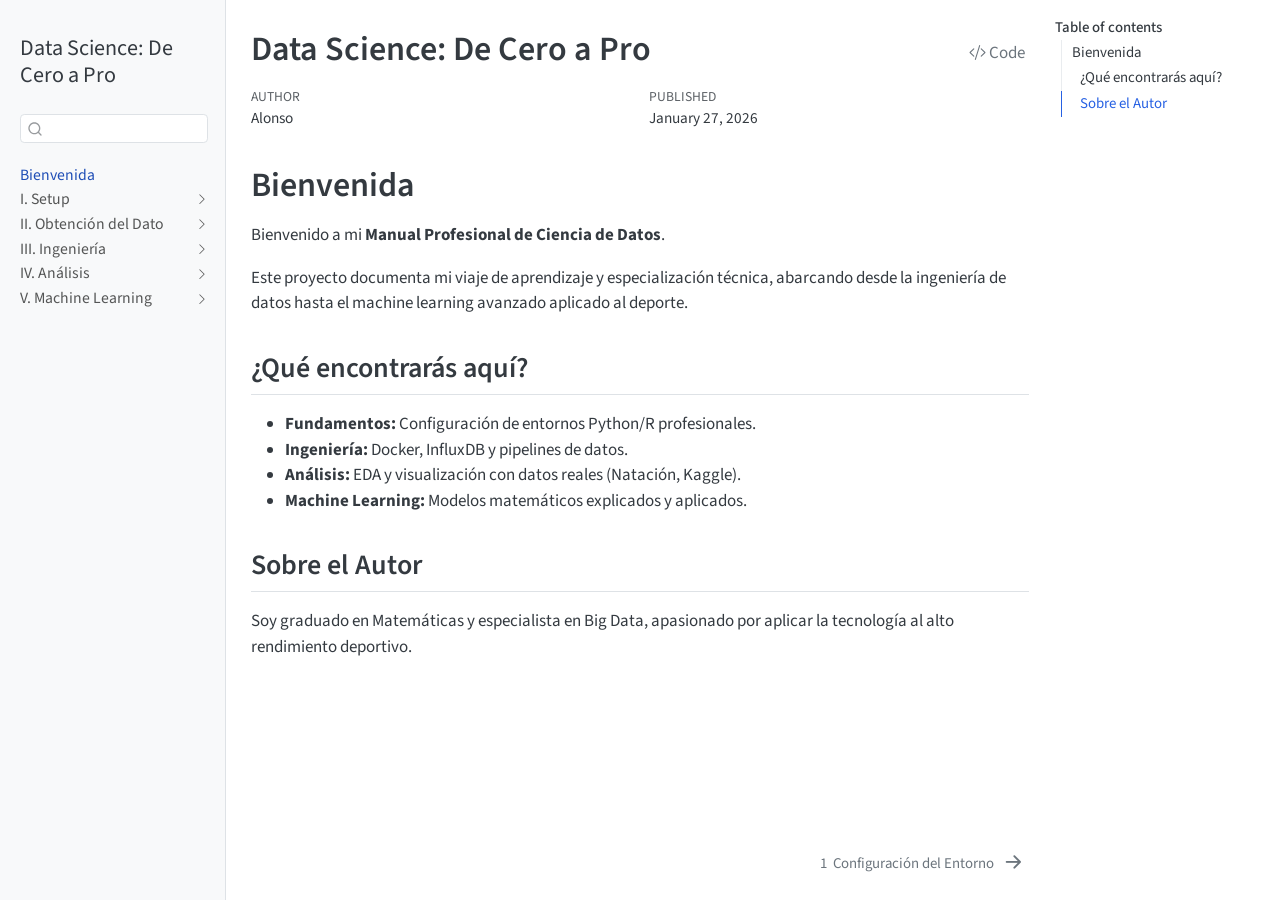
==== index.html @ 236e6b99 "Built site for gh-pages" ====
<!DOCTYPE html>
<html xmlns="http://www.w3.org/1999/xhtml" lang="en" xml:lang="en"><head>

<meta charset="utf-8">
<meta name="generator" content="quarto-1.8.27">

<meta name="viewport" content="width=device-width, initial-scale=1.0, user-scalable=yes">

<meta name="author" content="Alonso">
<meta name="dcterms.date" content="2026-01-27">

<title>Data Science: De Cero a Pro</title>
<style>
code{white-space: pre-wrap;}
span.smallcaps{font-variant: small-caps;}
div.columns{display: flex; gap: min(4vw, 1.5em);}
div.column{flex: auto; overflow-x: auto;}
div.hanging-indent{margin-left: 1.5em; text-indent: -1.5em;}
ul.task-list{list-style: none;}
ul.task-list li input[type="checkbox"] {
  width: 0.8em;
  margin: 0 0.8em 0.2em -1em; /* quarto-specific, see https://github.com/quarto-dev/quarto-cli/issues/4556 */ 
  vertical-align: middle;
}
/* CSS for syntax highlighting */
html { -webkit-text-size-adjust: 100%; }
pre > code.sourceCode { white-space: pre; position: relative; }
pre > code.sourceCode > span { display: inline-block; line-height: 1.25; }
pre > code.sourceCode > span:empty { height: 1.2em; }
.sourceCode { overflow: visible; }
code.sourceCode > span { color: inherit; text-decoration: inherit; }
div.sourceCode { margin: 1em 0; }
pre.sourceCode { margin: 0; }
@media screen {
div.sourceCode { overflow: auto; }
}
@media print {
pre > code.sourceCode { white-space: pre-wrap; }
pre > code.sourceCode > span { text-indent: -5em; padding-left: 5em; }
}
pre.numberSource code
  { counter-reset: source-line 0; }
pre.numberSource code > span
  { position: relative; left: -4em; counter-increment: source-line; }
pre.numberSource code > span > a:first-child::before
  { content: counter(source-line);
    position: relative; left: -1em; text-align: right; vertical-align: baseline;
    border: none; display: inline-block;
    -webkit-touch-callout: none; -webkit-user-select: none;
    -khtml-user-select: none; -moz-user-select: none;
    -ms-user-select: none; user-select: none;
    padding: 0 4px; width: 4em;
  }
pre.numberSource { margin-left: 3em;  padding-left: 4px; }
div.sourceCode
  {   }
@media screen {
pre > code.sourceCode > span > a:first-child::before { text-decoration: underline; }
}
</style>


<script src="site_libs/quarto-nav/quarto-nav.js"></script>
<script src="site_libs/quarto-nav/headroom.min.js"></script>
<script src="site_libs/clipboard/clipboard.min.js"></script>
<script src="site_libs/quarto-search/autocomplete.umd.js"></script>
<script src="site_libs/quarto-search/fuse.min.js"></script>
<script src="site_libs/quarto-search/quarto-search.js"></script>
<meta name="quarto:offset" content="./">
<link href="./01-setup/index.html" rel="next">
<script src="site_libs/quarto-html/quarto.js" type="module"></script>
<script src="site_libs/quarto-html/tabsets/tabsets.js" type="module"></script>
<script src="site_libs/quarto-html/axe/axe-check.js" type="module"></script>
<script src="site_libs/quarto-html/popper.min.js"></script>
<script src="site_libs/quarto-html/tippy.umd.min.js"></script>
<script src="site_libs/quarto-html/anchor.min.js"></script>
<link href="site_libs/quarto-html/tippy.css" rel="stylesheet">
<link href="site_libs/quarto-html/quarto-syntax-highlighting-ed96de9b727972fe78a7b5d16c58bf87.css" rel="stylesheet" id="quarto-text-highlighting-styles">
<script src="site_libs/bootstrap/bootstrap.min.js"></script>
<link href="site_libs/bootstrap/bootstrap-icons.css" rel="stylesheet">
<link href="site_libs/bootstrap/bootstrap-7bf12d62aa84b4fa538b342f1416a45b.min.css" rel="stylesheet" append-hash="true" id="quarto-bootstrap" data-mode="light">
<script id="quarto-search-options" type="application/json">{
  "location": "sidebar",
  "copy-button": false,
  "collapse-after": 3,
  "panel-placement": "start",
  "type": "textbox",
  "limit": 50,
  "keyboard-shortcut": [
    "f",
    "/",
    "s"
  ],
  "show-item-context": false,
  "language": {
    "search-no-results-text": "No results",
    "search-matching-documents-text": "matching documents",
    "search-copy-link-title": "Copy link to search",
    "search-hide-matches-text": "Hide additional matches",
    "search-more-match-text": "more match in this document",
    "search-more-matches-text": "more matches in this document",
    "search-clear-button-title": "Clear",
    "search-text-placeholder": "",
    "search-detached-cancel-button-title": "Cancel",
    "search-submit-button-title": "Submit",
    "search-label": "Search"
  }
}</script>


</head>

<body class="nav-sidebar docked quarto-light">

<div id="quarto-search-results"></div>
  <header id="quarto-header" class="headroom fixed-top">
  <nav class="quarto-secondary-nav">
    <div class="container-fluid d-flex">
      <button type="button" class="quarto-btn-toggle btn" data-bs-toggle="collapse" role="button" data-bs-target=".quarto-sidebar-collapse-item" aria-controls="quarto-sidebar" aria-expanded="false" aria-label="Toggle sidebar navigation" onclick="if (window.quartoToggleHeadroom) { window.quartoToggleHeadroom(); }">
        <i class="bi bi-layout-text-sidebar-reverse"></i>
      </button>
        <nav class="quarto-page-breadcrumbs" aria-label="breadcrumb"><ol class="breadcrumb"><li class="breadcrumb-item"><a href="./index.html">Bienvenida</a></li></ol></nav>
        <a class="flex-grow-1" role="navigation" data-bs-toggle="collapse" data-bs-target=".quarto-sidebar-collapse-item" aria-controls="quarto-sidebar" aria-expanded="false" aria-label="Toggle sidebar navigation" onclick="if (window.quartoToggleHeadroom) { window.quartoToggleHeadroom(); }">      
        </a>
      <button type="button" class="btn quarto-search-button" aria-label="Search" onclick="window.quartoOpenSearch();">
        <i class="bi bi-search"></i>
      </button>
    </div>
  </nav>
</header>
<!-- content -->
<div id="quarto-content" class="quarto-container page-columns page-rows-contents page-layout-article">
<!-- sidebar -->
  <nav id="quarto-sidebar" class="sidebar collapse collapse-horizontal quarto-sidebar-collapse-item sidebar-navigation docked overflow-auto">
    <div class="pt-lg-2 mt-2 text-left sidebar-header">
    <div class="sidebar-title mb-0 py-0">
      <a href="./">Data Science: De Cero a Pro</a> 
    </div>
      </div>
        <div class="mt-2 flex-shrink-0 align-items-center">
        <div class="sidebar-search">
        <div id="quarto-search" class="" title="Search"></div>
        </div>
        </div>
    <div class="sidebar-menu-container"> 
    <ul class="list-unstyled mt-1">
        <li class="sidebar-item">
  <div class="sidebar-item-container"> 
  <a href="./index.html" class="sidebar-item-text sidebar-link active">
 <span class="menu-text">Bienvenida</span></a>
  </div>
</li>
        <li class="sidebar-item sidebar-item-section">
      <div class="sidebar-item-container"> 
            <a class="sidebar-item-text sidebar-link text-start collapsed" data-bs-toggle="collapse" data-bs-target="#quarto-sidebar-section-1" role="navigation" aria-expanded="false">
 <span class="menu-text">I. Setup</span></a>
          <a class="sidebar-item-toggle text-start collapsed" data-bs-toggle="collapse" data-bs-target="#quarto-sidebar-section-1" role="navigation" aria-expanded="false" aria-label="Toggle section">
            <i class="bi bi-chevron-right ms-2"></i>
          </a> 
      </div>
      <ul id="quarto-sidebar-section-1" class="collapse list-unstyled sidebar-section depth1 ">  
          <li class="sidebar-item">
  <div class="sidebar-item-container"> 
  <a href="./01-setup/index.html" class="sidebar-item-text sidebar-link">
 <span class="menu-text"><span class="chapter-number">1</span>&nbsp; <span class="chapter-title">Configuración del Entorno</span></span></a>
  </div>
</li>
      </ul>
  </li>
        <li class="sidebar-item sidebar-item-section">
      <div class="sidebar-item-container"> 
            <a class="sidebar-item-text sidebar-link text-start collapsed" data-bs-toggle="collapse" data-bs-target="#quarto-sidebar-section-2" role="navigation" aria-expanded="false">
 <span class="menu-text">II. Obtención del Dato</span></a>
          <a class="sidebar-item-toggle text-start collapsed" data-bs-toggle="collapse" data-bs-target="#quarto-sidebar-section-2" role="navigation" aria-expanded="false" aria-label="Toggle section">
            <i class="bi bi-chevron-right ms-2"></i>
          </a> 
      </div>
      <ul id="quarto-sidebar-section-2" class="collapse list-unstyled sidebar-section depth1 ">  
          <li class="sidebar-item">
  <div class="sidebar-item-container"> 
  <a href="./02-adquisicion/index.html" class="sidebar-item-text sidebar-link">
 <span class="menu-text"><span class="chapter-number">2</span>&nbsp; <span class="chapter-title">APIs y Scraping</span></span></a>
  </div>
</li>
      </ul>
  </li>
        <li class="sidebar-item sidebar-item-section">
      <div class="sidebar-item-container"> 
            <a class="sidebar-item-text sidebar-link text-start collapsed" data-bs-toggle="collapse" data-bs-target="#quarto-sidebar-section-3" role="navigation" aria-expanded="false">
 <span class="menu-text">III. Ingeniería</span></a>
          <a class="sidebar-item-toggle text-start collapsed" data-bs-toggle="collapse" data-bs-target="#quarto-sidebar-section-3" role="navigation" aria-expanded="false" aria-label="Toggle section">
            <i class="bi bi-chevron-right ms-2"></i>
          </a> 
      </div>
      <ul id="quarto-sidebar-section-3" class="collapse list-unstyled sidebar-section depth1 ">  
          <li class="sidebar-item">
  <div class="sidebar-item-container"> 
  <a href="./03-ingenieria/index.html" class="sidebar-item-text sidebar-link">
 <span class="menu-text"><span class="chapter-number">3</span>&nbsp; <span class="chapter-title">Docker y Bases de Datos</span></span></a>
  </div>
</li>
      </ul>
  </li>
        <li class="sidebar-item sidebar-item-section">
      <div class="sidebar-item-container"> 
            <a class="sidebar-item-text sidebar-link text-start collapsed" data-bs-toggle="collapse" data-bs-target="#quarto-sidebar-section-4" role="navigation" aria-expanded="false">
 <span class="menu-text">IV. Análisis</span></a>
          <a class="sidebar-item-toggle text-start collapsed" data-bs-toggle="collapse" data-bs-target="#quarto-sidebar-section-4" role="navigation" aria-expanded="false" aria-label="Toggle section">
            <i class="bi bi-chevron-right ms-2"></i>
          </a> 
      </div>
      <ul id="quarto-sidebar-section-4" class="collapse list-unstyled sidebar-section depth1 ">  
          <li class="sidebar-item">
  <div class="sidebar-item-container"> 
  <a href="./04-analisis/index.html" class="sidebar-item-text sidebar-link">
 <span class="menu-text"><span class="chapter-number">4</span>&nbsp; <span class="chapter-title">EDA y Visualización</span></span></a>
  </div>
</li>
      </ul>
  </li>
        <li class="sidebar-item sidebar-item-section">
      <div class="sidebar-item-container"> 
            <a class="sidebar-item-text sidebar-link text-start collapsed" data-bs-toggle="collapse" data-bs-target="#quarto-sidebar-section-5" role="navigation" aria-expanded="false">
 <span class="menu-text">V. Machine Learning</span></a>
          <a class="sidebar-item-toggle text-start collapsed" data-bs-toggle="collapse" data-bs-target="#quarto-sidebar-section-5" role="navigation" aria-expanded="false" aria-label="Toggle section">
            <i class="bi bi-chevron-right ms-2"></i>
          </a> 
      </div>
      <ul id="quarto-sidebar-section-5" class="collapse list-unstyled sidebar-section depth1 ">  
          <li class="sidebar-item">
  <div class="sidebar-item-container"> 
  <a href="./05-ml/index.html" class="sidebar-item-text sidebar-link">
 <span class="menu-text"><span class="chapter-number">5</span>&nbsp; <span class="chapter-title">Modelos de ML</span></span></a>
  </div>
</li>
      </ul>
  </li>
    </ul>
    </div>
</nav>
<div id="quarto-sidebar-glass" class="quarto-sidebar-collapse-item" data-bs-toggle="collapse" data-bs-target=".quarto-sidebar-collapse-item"></div>
<!-- margin-sidebar -->
    <div id="quarto-margin-sidebar" class="sidebar margin-sidebar">
        <nav id="TOC" role="doc-toc" class="toc-active">
    <h2 id="toc-title">Table of contents</h2>
   
  <ul>
  <li><a href="#bienvenida" id="toc-bienvenida" class="nav-link active" data-scroll-target="#bienvenida">Bienvenida</a>
  <ul class="collapse">
  <li><a href="#qué-encontrarás-aquí" id="toc-qué-encontrarás-aquí" class="nav-link" data-scroll-target="#qué-encontrarás-aquí">¿Qué encontrarás aquí?</a></li>
  <li><a href="#sobre-el-autor" id="toc-sobre-el-autor" class="nav-link" data-scroll-target="#sobre-el-autor">Sobre el Autor</a></li>
  </ul></li>
  </ul>
</nav>
    </div>
<!-- main -->
<main class="content" id="quarto-document-content">

<header id="title-block-header" class="quarto-title-block default">
<div class="quarto-title">
<div class="quarto-title-block"><div><h1 class="title">Data Science: De Cero a Pro</h1><button type="button" class="btn code-tools-button" id="quarto-code-tools-source"><i class="bi"></i> Code</button></div></div>
</div>



<div class="quarto-title-meta">

    <div>
    <div class="quarto-title-meta-heading">Author</div>
    <div class="quarto-title-meta-contents">
             <p>Alonso </p>
          </div>
  </div>
    
    <div>
    <div class="quarto-title-meta-heading">Published</div>
    <div class="quarto-title-meta-contents">
      <p class="date">January 27, 2026</p>
    </div>
  </div>
  
    
  </div>
  


</header>


<section id="bienvenida" class="level1 unnumbered">
<h1 class="unnumbered">Bienvenida</h1>
<p>Bienvenido a mi <strong>Manual Profesional de Ciencia de Datos</strong>.</p>
<p>Este proyecto documenta mi viaje de aprendizaje y especialización técnica, abarcando desde la ingeniería de datos hasta el machine learning avanzado aplicado al deporte.</p>
<section id="qué-encontrarás-aquí" class="level2">
<h2 class="anchored" data-anchor-id="qué-encontrarás-aquí">¿Qué encontrarás aquí?</h2>
<ul>
<li><strong>Fundamentos:</strong> Configuración de entornos Python/R profesionales.</li>
<li><strong>Ingeniería:</strong> Docker, InfluxDB y pipelines de datos.</li>
<li><strong>Análisis:</strong> EDA y visualización con datos reales (Natación, Kaggle).</li>
<li><strong>Machine Learning:</strong> Modelos matemáticos explicados y aplicados.</li>
</ul>
</section>
<section id="sobre-el-autor" class="level2">
<h2 class="anchored" data-anchor-id="sobre-el-autor">Sobre el Autor</h2>
<p>Soy graduado en Matemáticas y especialista en Big Data, apasionado por aplicar la tecnología al alto rendimiento deportivo.</p>


<!-- -->

</section>
</section>

</main> <!-- /main -->
<script id="quarto-html-after-body" type="application/javascript">
  window.document.addEventListener("DOMContentLoaded", function (event) {
    const icon = "";
    const anchorJS = new window.AnchorJS();
    anchorJS.options = {
      placement: 'right',
      icon: icon
    };
    anchorJS.add('.anchored');
    const isCodeAnnotation = (el) => {
      for (const clz of el.classList) {
        if (clz.startsWith('code-annotation-')) {                     
          return true;
        }
      }
      return false;
    }
    const onCopySuccess = function(e) {
      // button target
      const button = e.trigger;
      // don't keep focus
      button.blur();
      // flash "checked"
      button.classList.add('code-copy-button-checked');
      var currentTitle = button.getAttribute("title");
      button.setAttribute("title", "Copied!");
      let tooltip;
      if (window.bootstrap) {
        button.setAttribute("data-bs-toggle", "tooltip");
        button.setAttribute("data-bs-placement", "left");
        button.setAttribute("data-bs-title", "Copied!");
        tooltip = new bootstrap.Tooltip(button, 
          { trigger: "manual", 
            customClass: "code-copy-button-tooltip",
            offset: [0, -8]});
        tooltip.show();    
      }
      setTimeout(function() {
        if (tooltip) {
          tooltip.hide();
          button.removeAttribute("data-bs-title");
          button.removeAttribute("data-bs-toggle");
          button.removeAttribute("data-bs-placement");
        }
        button.setAttribute("title", currentTitle);
        button.classList.remove('code-copy-button-checked');
      }, 1000);
      // clear code selection
      e.clearSelection();
    }
    const getTextToCopy = function(trigger) {
      const outerScaffold = trigger.parentElement.cloneNode(true);
      const codeEl = outerScaffold.querySelector('code');
      for (const childEl of codeEl.children) {
        if (isCodeAnnotation(childEl)) {
          childEl.remove();
        }
      }
      return codeEl.innerText;
    }
    const clipboard = new window.ClipboardJS('.code-copy-button:not([data-in-quarto-modal])', {
      text: getTextToCopy
    });
    clipboard.on('success', onCopySuccess);
    if (window.document.getElementById('quarto-embedded-source-code-modal')) {
      const clipboardModal = new window.ClipboardJS('.code-copy-button[data-in-quarto-modal]', {
        text: getTextToCopy,
        container: window.document.getElementById('quarto-embedded-source-code-modal')
      });
      clipboardModal.on('success', onCopySuccess);
    }
    const viewSource = window.document.getElementById('quarto-view-source') ||
                       window.document.getElementById('quarto-code-tools-source');
    if (viewSource) {
      const sourceUrl = viewSource.getAttribute("data-quarto-source-url");
      viewSource.addEventListener("click", function(e) {
        if (sourceUrl) {
          // rstudio viewer pane
          if (/\bcapabilities=\b/.test(window.location)) {
            window.open(sourceUrl);
          } else {
            window.location.href = sourceUrl;
          }
        } else {
          const modal = new bootstrap.Modal(document.getElementById('quarto-embedded-source-code-modal'));
          modal.show();
        }
        return false;
      });
    }
    function toggleCodeHandler(show) {
      return function(e) {
        const detailsSrc = window.document.querySelectorAll(".cell > details > .sourceCode");
        for (let i=0; i<detailsSrc.length; i++) {
          const details = detailsSrc[i].parentElement;
          if (show) {
            details.open = true;
          } else {
            details.removeAttribute("open");
          }
        }
        const cellCodeDivs = window.document.querySelectorAll(".cell > .sourceCode");
        const fromCls = show ? "hidden" : "unhidden";
        const toCls = show ? "unhidden" : "hidden";
        for (let i=0; i<cellCodeDivs.length; i++) {
          const codeDiv = cellCodeDivs[i];
          if (codeDiv.classList.contains(fromCls)) {
            codeDiv.classList.remove(fromCls);
            codeDiv.classList.add(toCls);
          } 
        }
        return false;
      }
    }
    const hideAllCode = window.document.getElementById("quarto-hide-all-code");
    if (hideAllCode) {
      hideAllCode.addEventListener("click", toggleCodeHandler(false));
    }
    const showAllCode = window.document.getElementById("quarto-show-all-code");
    if (showAllCode) {
      showAllCode.addEventListener("click", toggleCodeHandler(true));
    }
      var localhostRegex = new RegExp(/^(?:http|https):\/\/localhost\:?[0-9]*\//);
      var mailtoRegex = new RegExp(/^mailto:/);
        var filterRegex = new RegExp('/' + window.location.host + '/');
      var isInternal = (href) => {
          return filterRegex.test(href) || localhostRegex.test(href) || mailtoRegex.test(href);
      }
      // Inspect non-navigation links and adorn them if external
     var links = window.document.querySelectorAll('a[href]:not(.nav-link):not(.navbar-brand):not(.toc-action):not(.sidebar-link):not(.sidebar-item-toggle):not(.pagination-link):not(.no-external):not([aria-hidden]):not(.dropdown-item):not(.quarto-navigation-tool):not(.about-link)');
      for (var i=0; i<links.length; i++) {
        const link = links[i];
        if (!isInternal(link.href)) {
          // undo the damage that might have been done by quarto-nav.js in the case of
          // links that we want to consider external
          if (link.dataset.originalHref !== undefined) {
            link.href = link.dataset.originalHref;
          }
        }
      }
    function tippyHover(el, contentFn, onTriggerFn, onUntriggerFn) {
      const config = {
        allowHTML: true,
        maxWidth: 500,
        delay: 100,
        arrow: false,
        appendTo: function(el) {
            return el.parentElement;
        },
        interactive: true,
        interactiveBorder: 10,
        theme: 'quarto',
        placement: 'bottom-start',
      };
      if (contentFn) {
        config.content = contentFn;
      }
      if (onTriggerFn) {
        config.onTrigger = onTriggerFn;
      }
      if (onUntriggerFn) {
        config.onUntrigger = onUntriggerFn;
      }
      window.tippy(el, config); 
    }
    const noterefs = window.document.querySelectorAll('a[role="doc-noteref"]');
    for (var i=0; i<noterefs.length; i++) {
      const ref = noterefs[i];
      tippyHover(ref, function() {
        // use id or data attribute instead here
        let href = ref.getAttribute('data-footnote-href') || ref.getAttribute('href');
        try { href = new URL(href).hash; } catch {}
        const id = href.replace(/^#\/?/, "");
        const note = window.document.getElementById(id);
        if (note) {
          return note.innerHTML;
        } else {
          return "";
        }
      });
    }
    const xrefs = window.document.querySelectorAll('a.quarto-xref');
    const processXRef = (id, note) => {
      // Strip column container classes
      const stripColumnClz = (el) => {
        el.classList.remove("page-full", "page-columns");
        if (el.children) {
          for (const child of el.children) {
            stripColumnClz(child);
          }
        }
      }
      stripColumnClz(note)
      if (id === null || id.startsWith('sec-')) {
        // Special case sections, only their first couple elements
        const container = document.createElement("div");
        if (note.children && note.children.length > 2) {
          container.appendChild(note.children[0].cloneNode(true));
          for (let i = 1; i < note.children.length; i++) {
            const child = note.children[i];
            if (child.tagName === "P" && child.innerText === "") {
              continue;
            } else {
              container.appendChild(child.cloneNode(true));
              break;
            }
          }
          if (window.Quarto?.typesetMath) {
            window.Quarto.typesetMath(container);
          }
          return container.innerHTML
        } else {
          if (window.Quarto?.typesetMath) {
            window.Quarto.typesetMath(note);
          }
          return note.innerHTML;
        }
      } else {
        // Remove any anchor links if they are present
        const anchorLink = note.querySelector('a.anchorjs-link');
        if (anchorLink) {
          anchorLink.remove();
        }
        if (window.Quarto?.typesetMath) {
          window.Quarto.typesetMath(note);
        }
        if (note.classList.contains("callout")) {
          return note.outerHTML;
        } else {
          return note.innerHTML;
        }
      }
    }
    for (var i=0; i<xrefs.length; i++) {
      const xref = xrefs[i];
      tippyHover(xref, undefined, function(instance) {
        instance.disable();
        let url = xref.getAttribute('href');
        let hash = undefined; 
        if (url.startsWith('#')) {
          hash = url;
        } else {
          try { hash = new URL(url).hash; } catch {}
        }
        if (hash) {
          const id = hash.replace(/^#\/?/, "");
          const note = window.document.getElementById(id);
          if (note !== null) {
            try {
              const html = processXRef(id, note.cloneNode(true));
              instance.setContent(html);
            } finally {
              instance.enable();
              instance.show();
            }
          } else {
            // See if we can fetch this
            fetch(url.split('#')[0])
            .then(res => res.text())
            .then(html => {
              const parser = new DOMParser();
              const htmlDoc = parser.parseFromString(html, "text/html");
              const note = htmlDoc.getElementById(id);
              if (note !== null) {
                const html = processXRef(id, note);
                instance.setContent(html);
              } 
            }).finally(() => {
              instance.enable();
              instance.show();
            });
          }
        } else {
          // See if we can fetch a full url (with no hash to target)
          // This is a special case and we should probably do some content thinning / targeting
          fetch(url)
          .then(res => res.text())
          .then(html => {
            const parser = new DOMParser();
            const htmlDoc = parser.parseFromString(html, "text/html");
            const note = htmlDoc.querySelector('main.content');
            if (note !== null) {
              // This should only happen for chapter cross references
              // (since there is no id in the URL)
              // remove the first header
              if (note.children.length > 0 && note.children[0].tagName === "HEADER") {
                note.children[0].remove();
              }
              const html = processXRef(null, note);
              instance.setContent(html);
            } 
          }).finally(() => {
            instance.enable();
            instance.show();
          });
        }
      }, function(instance) {
      });
    }
        let selectedAnnoteEl;
        const selectorForAnnotation = ( cell, annotation) => {
          let cellAttr = 'data-code-cell="' + cell + '"';
          let lineAttr = 'data-code-annotation="' +  annotation + '"';
          const selector = 'span[' + cellAttr + '][' + lineAttr + ']';
          return selector;
        }
        const selectCodeLines = (annoteEl) => {
          const doc = window.document;
          const targetCell = annoteEl.getAttribute("data-target-cell");
          const targetAnnotation = annoteEl.getAttribute("data-target-annotation");
          const annoteSpan = window.document.querySelector(selectorForAnnotation(targetCell, targetAnnotation));
          const lines = annoteSpan.getAttribute("data-code-lines").split(",");
          const lineIds = lines.map((line) => {
            return targetCell + "-" + line;
          })
          let top = null;
          let height = null;
          let parent = null;
          if (lineIds.length > 0) {
              //compute the position of the single el (top and bottom and make a div)
              const el = window.document.getElementById(lineIds[0]);
              top = el.offsetTop;
              height = el.offsetHeight;
              parent = el.parentElement.parentElement;
            if (lineIds.length > 1) {
              const lastEl = window.document.getElementById(lineIds[lineIds.length - 1]);
              const bottom = lastEl.offsetTop + lastEl.offsetHeight;
              height = bottom - top;
            }
            if (top !== null && height !== null && parent !== null) {
              // cook up a div (if necessary) and position it 
              let div = window.document.getElementById("code-annotation-line-highlight");
              if (div === null) {
                div = window.document.createElement("div");
                div.setAttribute("id", "code-annotation-line-highlight");
                div.style.position = 'absolute';
                parent.appendChild(div);
              }
              div.style.top = top - 2 + "px";
              div.style.height = height + 4 + "px";
              div.style.left = 0;
              let gutterDiv = window.document.getElementById("code-annotation-line-highlight-gutter");
              if (gutterDiv === null) {
                gutterDiv = window.document.createElement("div");
                gutterDiv.setAttribute("id", "code-annotation-line-highlight-gutter");
                gutterDiv.style.position = 'absolute';
                const codeCell = window.document.getElementById(targetCell);
                const gutter = codeCell.querySelector('.code-annotation-gutter');
                gutter.appendChild(gutterDiv);
              }
              gutterDiv.style.top = top - 2 + "px";
              gutterDiv.style.height = height + 4 + "px";
            }
            selectedAnnoteEl = annoteEl;
          }
        };
        const unselectCodeLines = () => {
          const elementsIds = ["code-annotation-line-highlight", "code-annotation-line-highlight-gutter"];
          elementsIds.forEach((elId) => {
            const div = window.document.getElementById(elId);
            if (div) {
              div.remove();
            }
          });
          selectedAnnoteEl = undefined;
        };
          // Handle positioning of the toggle
      window.addEventListener(
        "resize",
        throttle(() => {
          elRect = undefined;
          if (selectedAnnoteEl) {
            selectCodeLines(selectedAnnoteEl);
          }
        }, 10)
      );
      function throttle(fn, ms) {
      let throttle = false;
      let timer;
        return (...args) => {
          if(!throttle) { // first call gets through
              fn.apply(this, args);
              throttle = true;
          } else { // all the others get throttled
              if(timer) clearTimeout(timer); // cancel #2
              timer = setTimeout(() => {
                fn.apply(this, args);
                timer = throttle = false;
              }, ms);
          }
        };
      }
        // Attach click handler to the DT
        const annoteDls = window.document.querySelectorAll('dt[data-target-cell]');
        for (const annoteDlNode of annoteDls) {
          annoteDlNode.addEventListener('click', (event) => {
            const clickedEl = event.target;
            if (clickedEl !== selectedAnnoteEl) {
              unselectCodeLines();
              const activeEl = window.document.querySelector('dt[data-target-cell].code-annotation-active');
              if (activeEl) {
                activeEl.classList.remove('code-annotation-active');
              }
              selectCodeLines(clickedEl);
              clickedEl.classList.add('code-annotation-active');
            } else {
              // Unselect the line
              unselectCodeLines();
              clickedEl.classList.remove('code-annotation-active');
            }
          });
        }
    const findCites = (el) => {
      const parentEl = el.parentElement;
      if (parentEl) {
        const cites = parentEl.dataset.cites;
        if (cites) {
          return {
            el,
            cites: cites.split(' ')
          };
        } else {
          return findCites(el.parentElement)
        }
      } else {
        return undefined;
      }
    };
    var bibliorefs = window.document.querySelectorAll('a[role="doc-biblioref"]');
    for (var i=0; i<bibliorefs.length; i++) {
      const ref = bibliorefs[i];
      const citeInfo = findCites(ref);
      if (citeInfo) {
        tippyHover(citeInfo.el, function() {
          var popup = window.document.createElement('div');
          citeInfo.cites.forEach(function(cite) {
            var citeDiv = window.document.createElement('div');
            citeDiv.classList.add('hanging-indent');
            citeDiv.classList.add('csl-entry');
            var biblioDiv = window.document.getElementById('ref-' + cite);
            if (biblioDiv) {
              citeDiv.innerHTML = biblioDiv.innerHTML;
            }
            popup.appendChild(citeDiv);
          });
          return popup.innerHTML;
        });
      }
    }
  });
  </script>
<nav class="page-navigation">
  <div class="nav-page nav-page-previous">
  </div>
  <div class="nav-page nav-page-next">
      <a href="./01-setup/index.html" class="pagination-link" aria-label="Configuración del Entorno">
        <span class="nav-page-text"><span class="chapter-number">1</span>&nbsp; <span class="chapter-title">Configuración del Entorno</span></span> <i class="bi bi-arrow-right-short"></i>
      </a>
  </div>
</nav><div class="modal fade" id="quarto-embedded-source-code-modal" tabindex="-1" aria-labelledby="quarto-embedded-source-code-modal-label" aria-hidden="true"><div class="modal-dialog modal-dialog-scrollable"><div class="modal-content"><div class="modal-header"><h5 class="modal-title" id="quarto-embedded-source-code-modal-label">Source Code</h5><button class="btn-close" data-bs-dismiss="modal"></button></div><div class="modal-body"><div class="">
<div class="code-copy-outer-scaffold"><div class="sourceCode" id="cb1" data-shortcodes="false"><pre class="sourceCode markdown code-with-copy"><code class="sourceCode markdown"><span id="cb1-1"><a href="#cb1-1" aria-hidden="true" tabindex="-1"></a><span class="fu"># Bienvenida {.unnumbered}</span></span>
<span id="cb1-2"><a href="#cb1-2" aria-hidden="true" tabindex="-1"></a></span>
<span id="cb1-3"><a href="#cb1-3" aria-hidden="true" tabindex="-1"></a>Bienvenido a mi **Manual Profesional de Ciencia de Datos**.</span>
<span id="cb1-4"><a href="#cb1-4" aria-hidden="true" tabindex="-1"></a></span>
<span id="cb1-5"><a href="#cb1-5" aria-hidden="true" tabindex="-1"></a>Este proyecto documenta mi viaje de aprendizaje y especialización técnica, abarcando desde la ingeniería de datos hasta el machine learning avanzado aplicado al deporte.</span>
<span id="cb1-6"><a href="#cb1-6" aria-hidden="true" tabindex="-1"></a></span>
<span id="cb1-7"><a href="#cb1-7" aria-hidden="true" tabindex="-1"></a><span class="fu">## ¿Qué encontrarás aquí?</span></span>
<span id="cb1-8"><a href="#cb1-8" aria-hidden="true" tabindex="-1"></a></span>
<span id="cb1-9"><a href="#cb1-9" aria-hidden="true" tabindex="-1"></a><span class="ss">* </span>**Fundamentos:** Configuración de entornos Python/R profesionales.</span>
<span id="cb1-10"><a href="#cb1-10" aria-hidden="true" tabindex="-1"></a><span class="ss">* </span>**Ingeniería:** Docker, InfluxDB y pipelines de datos.</span>
<span id="cb1-11"><a href="#cb1-11" aria-hidden="true" tabindex="-1"></a><span class="ss">* </span>**Análisis:** EDA y visualización con datos reales (Natación, Kaggle).</span>
<span id="cb1-12"><a href="#cb1-12" aria-hidden="true" tabindex="-1"></a><span class="ss">* </span>**Machine Learning:** Modelos matemáticos explicados y aplicados.</span>
<span id="cb1-13"><a href="#cb1-13" aria-hidden="true" tabindex="-1"></a></span>
<span id="cb1-14"><a href="#cb1-14" aria-hidden="true" tabindex="-1"></a><span class="fu">## Sobre el Autor</span></span>
<span id="cb1-15"><a href="#cb1-15" aria-hidden="true" tabindex="-1"></a></span>
<span id="cb1-16"><a href="#cb1-16" aria-hidden="true" tabindex="-1"></a>Soy graduado en Matemáticas y especialista en Big Data, apasionado por aplicar la tecnología al alto rendimiento deportivo.</span></code></pre></div><button title="Copy to Clipboard" class="code-copy-button" data-in-quarto-modal=""><i class="bi"></i></button></div>
</div></div></div></div></div>
</div> <!-- /content -->




</body></html>
---- site_libs/quarto-html/tippy.css ----
.tippy-box[data-animation=fade][data-state=hidden]{opacity:0}[data-tippy-root]{max-width:calc(100vw - 10px)}.tippy-box{position:relative;background-color:#333;color:#fff;border-radius:4px;font-size:14px;line-height:1.4;white-space:normal;outline:0;transition-property:transform,visibility,opacity}.tippy-box[data-placement^=top]>.tippy-arrow{bottom:0}.tippy-box[data-placement^=top]>.tippy-arrow:before{bottom:-7px;left:0;border-width:8px 8px 0;border-top-color:initial;transform-origin:center top}.tippy-box[data-placement^=bottom]>.tippy-arrow{top:0}.tippy-box[data-placement^=bottom]>.tippy-arrow:before{top:-7px;left:0;border-width:0 8px 8px;border-bottom-color:initial;transform-origin:center bottom}.tippy-box[data-placement^=left]>.tippy-arrow{right:0}.tippy-box[data-placement^=left]>.tippy-arrow:before{border-width:8px 0 8px 8px;border-left-color:initial;right:-7px;transform-origin:center left}.tippy-box[data-placement^=right]>.tippy-arrow{left:0}.tippy-box[data-placement^=right]>.tippy-arrow:before{left:-7px;border-width:8px 8px 8px 0;border-right-color:initial;transform-origin:center right}.tippy-box[data-inertia][data-state=visible]{transition-timing-function:cubic-bezier(.54,1.5,.38,1.11)}.tippy-arrow{width:16px;height:16px;color:#333}.tippy-arrow:before{content:"";position:absolute;border-color:transparent;border-style:solid}.tippy-content{position:relative;padding:5px 9px;z-index:1}
---- site_libs/quarto-html/quarto-syntax-highlighting-ed96de9b727972fe78a7b5d16c58bf87.css ----
/* quarto syntax highlight colors */
:root {
  --quarto-hl-ot-color: #003B4F;
  --quarto-hl-at-color: #657422;
  --quarto-hl-ss-color: #20794D;
  --quarto-hl-an-color: #5E5E5E;
  --quarto-hl-fu-color: #4758AB;
  --quarto-hl-st-color: #20794D;
  --quarto-hl-cf-color: #003B4F;
  --quarto-hl-op-color: #5E5E5E;
  --quarto-hl-er-color: #AD0000;
  --quarto-hl-bn-color: #AD0000;
  --quarto-hl-al-color: #AD0000;
  --quarto-hl-va-color: #111111;
  --quarto-hl-bu-color: inherit;
  --quarto-hl-ex-color: inherit;
  --quarto-hl-pp-color: #AD0000;
  --quarto-hl-in-color: #5E5E5E;
  --quarto-hl-vs-color: #20794D;
  --quarto-hl-wa-color: #5E5E5E;
  --quarto-hl-do-color: #5E5E5E;
  --quarto-hl-im-color: #00769E;
  --quarto-hl-ch-color: #20794D;
  --quarto-hl-dt-color: #AD0000;
  --quarto-hl-fl-color: #AD0000;
  --quarto-hl-co-color: #5E5E5E;
  --quarto-hl-cv-color: #5E5E5E;
  --quarto-hl-cn-color: #8f5902;
  --quarto-hl-sc-color: #5E5E5E;
  --quarto-hl-dv-color: #AD0000;
  --quarto-hl-kw-color: #003B4F;
}

/* other quarto variables */
:root {
  --quarto-font-monospace: SFMono-Regular, Menlo, Monaco, Consolas, "Liberation Mono", "Courier New", monospace;
}

/* syntax highlight based on Pandoc's rules */
pre > code.sourceCode > span {
  color: #003B4F;
}

code.sourceCode > span {
  color: #003B4F;
}

div.sourceCode,
div.sourceCode pre.sourceCode {
  color: #003B4F;
}

/* Normal */
code span {
  color: #003B4F;
}

/* Alert */
code span.al {
  color: #AD0000;
  font-style: inherit;
}

/* Annotation */
code span.an {
  color: #5E5E5E;
  font-style: inherit;
}

/* Attribute */
code span.at {
  color: #657422;
  font-style: inherit;
}

/* BaseN */
code span.bn {
  color: #AD0000;
  font-style: inherit;
}

/* BuiltIn */
code span.bu {
  font-style: inherit;
}

/* ControlFlow */
code span.cf {
  color: #003B4F;
  font-weight: bold;
  font-style: inherit;
}

/* Char */
code span.ch {
  color: #20794D;
  font-style: inherit;
}

/* Constant */
code span.cn {
  color: #8f5902;
  font-style: inherit;
}

/* Comment */
code span.co {
  color: #5E5E5E;
  font-style: inherit;
}

/* CommentVar */
code span.cv {
  color: #5E5E5E;
  font-style: italic;
}

/* Documentation */
code span.do {
  color: #5E5E5E;
  font-style: italic;
}

/* DataType */
code span.dt {
  color: #AD0000;
  font-style: inherit;
}

/* DecVal */
code span.dv {
  color: #AD0000;
  font-style: inherit;
}

/* Error */
code span.er {
  color: #AD0000;
  font-style: inherit;
}

/* Extension */
code span.ex {
  font-style: inherit;
}

/* Float */
code span.fl {
  color: #AD0000;
  font-style: inherit;
}

/* Function */
code span.fu {
  color: #4758AB;
  font-style: inherit;
}

/* Import */
code span.im {
  color: #00769E;
  font-style: inherit;
}

/* Information */
code span.in {
  color: #5E5E5E;
  font-style: inherit;
}

/* Keyword */
code span.kw {
  color: #003B4F;
  font-weight: bold;
  font-style: inherit;
}

/* Operator */
code span.op {
  color: #5E5E5E;
  font-style: inherit;
}

/* Other */
code span.ot {
  color: #003B4F;
  font-style: inherit;
}

/* Preprocessor */
code span.pp {
  color: #AD0000;
  font-style: inherit;
}

/* SpecialChar */
code span.sc {
  color: #5E5E5E;
  font-style: inherit;
}

/* SpecialString */
code span.ss {
  color: #20794D;
  font-style: inherit;
}

/* String */
code span.st {
  color: #20794D;
  font-style: inherit;
}

/* Variable */
code span.va {
  color: #111111;
  font-style: inherit;
}

/* VerbatimString */
code span.vs {
  color: #20794D;
  font-style: inherit;
}

/* Warning */
code span.wa {
  color: #5E5E5E;
  font-style: italic;
}

.prevent-inlining {
  content: "</";
}

/*# sourceMappingURL=0920dd6d7437995b8cdf7429764427b1.css.map */
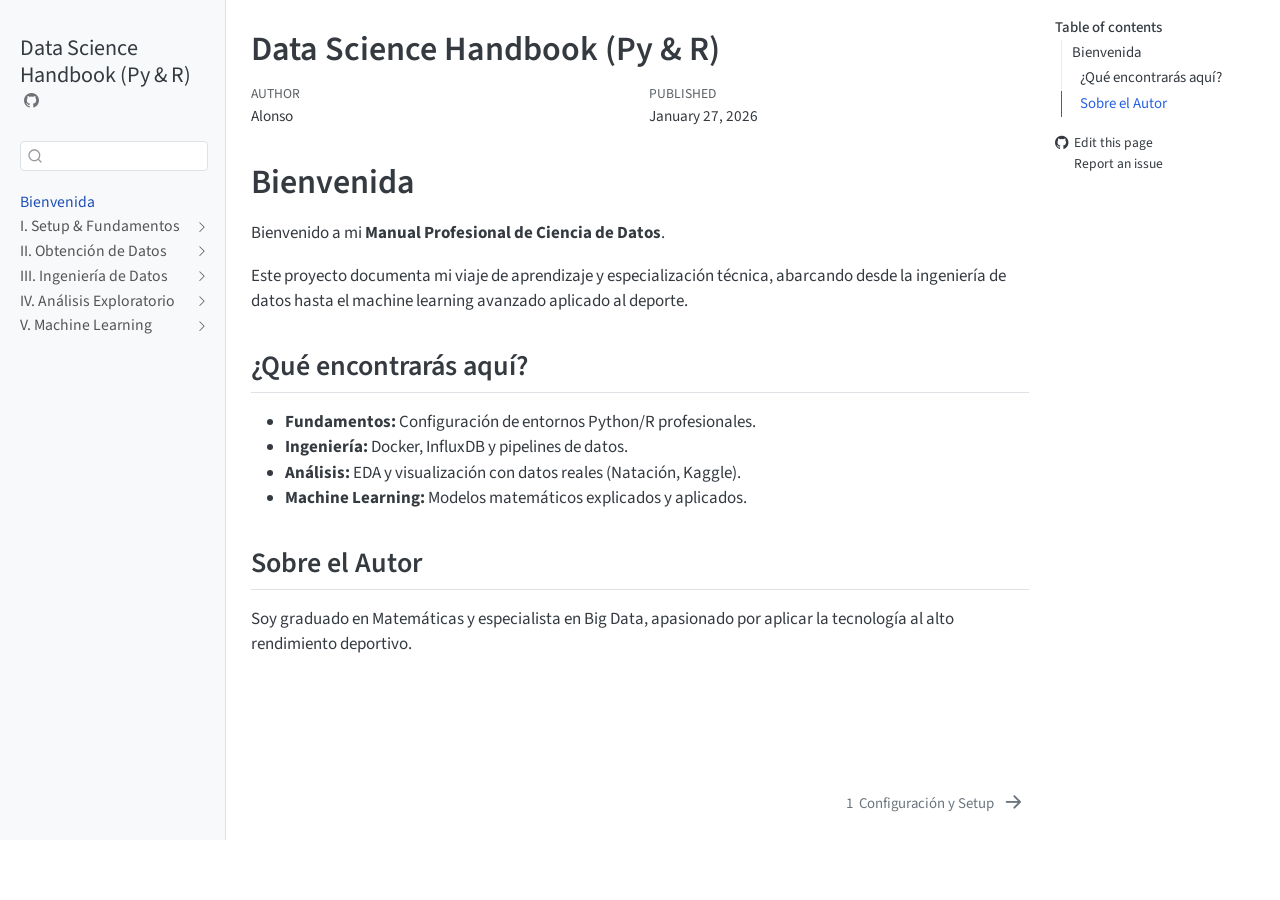
==== commit d020424b: "Built site for gh-pages" ====
--- a/index.html
+++ b/index.html
@@ -9,7 +9,7 @@
 <meta name="author" content="Alonso">
 <meta name="dcterms.date" content="2026-01-27">
 
-<title>Data Science: De Cero a Pro</title>
+<title>Data Science Handbook (Py &amp; R)</title>
 <style>
 code{white-space: pre-wrap;}
 span.smallcaps{font-variant: small-caps;}
@@ -21,41 +21,6 @@
   width: 0.8em;
   margin: 0 0.8em 0.2em -1em; /* quarto-specific, see https://github.com/quarto-dev/quarto-cli/issues/4556 */ 
   vertical-align: middle;
-}
-/* CSS for syntax highlighting */
-html { -webkit-text-size-adjust: 100%; }
-pre > code.sourceCode { white-space: pre; position: relative; }
-pre > code.sourceCode > span { display: inline-block; line-height: 1.25; }
-pre > code.sourceCode > span:empty { height: 1.2em; }
-.sourceCode { overflow: visible; }
-code.sourceCode > span { color: inherit; text-decoration: inherit; }
-div.sourceCode { margin: 1em 0; }
-pre.sourceCode { margin: 0; }
-@media screen {
-div.sourceCode { overflow: auto; }
-}
-@media print {
-pre > code.sourceCode { white-space: pre-wrap; }
-pre > code.sourceCode > span { text-indent: -5em; padding-left: 5em; }
-}
-pre.numberSource code
-  { counter-reset: source-line 0; }
-pre.numberSource code > span
-  { position: relative; left: -4em; counter-increment: source-line; }
-pre.numberSource code > span > a:first-child::before
-  { content: counter(source-line);
-    position: relative; left: -1em; text-align: right; vertical-align: baseline;
-    border: none; display: inline-block;
-    -webkit-touch-callout: none; -webkit-user-select: none;
-    -khtml-user-select: none; -moz-user-select: none;
-    -ms-user-select: none; user-select: none;
-    padding: 0 4px; width: 4em;
-  }
-pre.numberSource { margin-left: 3em;  padding-left: 4px; }
-div.sourceCode
-  {   }
-@media screen {
-pre > code.sourceCode > span > a:first-child::before { text-decoration: underline; }
 }
 </style>
 
@@ -78,7 +43,7 @@
 <link href="site_libs/quarto-html/quarto-syntax-highlighting-ed96de9b727972fe78a7b5d16c58bf87.css" rel="stylesheet" id="quarto-text-highlighting-styles">
 <script src="site_libs/bootstrap/bootstrap.min.js"></script>
 <link href="site_libs/bootstrap/bootstrap-icons.css" rel="stylesheet">
-<link href="site_libs/bootstrap/bootstrap-7bf12d62aa84b4fa538b342f1416a45b.min.css" rel="stylesheet" append-hash="true" id="quarto-bootstrap" data-mode="light">
+<link href="site_libs/bootstrap/bootstrap-fd6b7192c8500035cea40249c6e1726d.min.css" rel="stylesheet" append-hash="true" id="quarto-bootstrap" data-mode="light">
 <script id="quarto-search-options" type="application/json">{
   "location": "sidebar",
   "copy-button": false,
@@ -108,6 +73,7 @@
 }</script>
 
 
+<link rel="stylesheet" href="styles.css">
 </head>
 
 <body class="nav-sidebar docked quarto-light">
@@ -134,7 +100,10 @@
   <nav id="quarto-sidebar" class="sidebar collapse collapse-horizontal quarto-sidebar-collapse-item sidebar-navigation docked overflow-auto">
     <div class="pt-lg-2 mt-2 text-left sidebar-header">
     <div class="sidebar-title mb-0 py-0">
-      <a href="./">Data Science: De Cero a Pro</a> 
+      <a href="./">Data Science Handbook (Py &amp; R)</a> 
+        <div class="sidebar-tools-main">
+    <a href="https://github.com/alonsogr03/data-science-alonso" title="Source Code" class="quarto-navigation-tool px-1" aria-label="Source Code"><i class="bi bi-github"></i></a>
+</div>
     </div>
       </div>
         <div class="mt-2 flex-shrink-0 align-items-center">
@@ -153,7 +122,7 @@
         <li class="sidebar-item sidebar-item-section">
       <div class="sidebar-item-container"> 
             <a class="sidebar-item-text sidebar-link text-start collapsed" data-bs-toggle="collapse" data-bs-target="#quarto-sidebar-section-1" role="navigation" aria-expanded="false">
- <span class="menu-text">I. Setup</span></a>
+ <span class="menu-text">I. Setup &amp; Fundamentos</span></a>
           <a class="sidebar-item-toggle text-start collapsed" data-bs-toggle="collapse" data-bs-target="#quarto-sidebar-section-1" role="navigation" aria-expanded="false" aria-label="Toggle section">
             <i class="bi bi-chevron-right ms-2"></i>
           </a> 
@@ -162,7 +131,13 @@
           <li class="sidebar-item">
   <div class="sidebar-item-container"> 
   <a href="./01-setup/index.html" class="sidebar-item-text sidebar-link">
- <span class="menu-text"><span class="chapter-number">1</span>&nbsp; <span class="chapter-title">Configuración del Entorno</span></span></a>
+ <span class="menu-text"><span class="chapter-number">1</span>&nbsp; <span class="chapter-title">Configuración y Setup</span></span></a>
+  </div>
+</li>
+          <li class="sidebar-item">
+  <div class="sidebar-item-container"> 
+  <a href="./01-setup/01-entornos.html" class="sidebar-item-text sidebar-link">
+ <span class="menu-text"><span class="chapter-number">2</span>&nbsp; <span class="chapter-title">Gestión de Entornos</span></span></a>
   </div>
 </li>
       </ul>
@@ -170,7 +145,7 @@
         <li class="sidebar-item sidebar-item-section">
       <div class="sidebar-item-container"> 
             <a class="sidebar-item-text sidebar-link text-start collapsed" data-bs-toggle="collapse" data-bs-target="#quarto-sidebar-section-2" role="navigation" aria-expanded="false">
- <span class="menu-text">II. Obtención del Dato</span></a>
+ <span class="menu-text">II. Obtención de Datos</span></a>
           <a class="sidebar-item-toggle text-start collapsed" data-bs-toggle="collapse" data-bs-target="#quarto-sidebar-section-2" role="navigation" aria-expanded="false" aria-label="Toggle section">
             <i class="bi bi-chevron-right ms-2"></i>
           </a> 
@@ -179,7 +154,19 @@
           <li class="sidebar-item">
   <div class="sidebar-item-container"> 
   <a href="./02-adquisicion/index.html" class="sidebar-item-text sidebar-link">
- <span class="menu-text"><span class="chapter-number">2</span>&nbsp; <span class="chapter-title">APIs y Scraping</span></span></a>
+ <span class="menu-text"><span class="chapter-number">3</span>&nbsp; <span class="chapter-title">Adquisición de Datos</span></span></a>
+  </div>
+</li>
+          <li class="sidebar-item">
+  <div class="sidebar-item-container"> 
+  <a href="./02-adquisicion/01-apis.html" class="sidebar-item-text sidebar-link">
+ <span class="menu-text"><span class="chapter-number">4</span>&nbsp; <span class="chapter-title">Consumo de APIs</span></span></a>
+  </div>
+</li>
+          <li class="sidebar-item">
+  <div class="sidebar-item-container"> 
+  <a href="./02-adquisicion/02-scraping.html" class="sidebar-item-text sidebar-link">
+ <span class="menu-text"><span class="chapter-number">5</span>&nbsp; <span class="chapter-title">Web Scraping</span></span></a>
   </div>
 </li>
       </ul>
@@ -187,7 +174,7 @@
         <li class="sidebar-item sidebar-item-section">
       <div class="sidebar-item-container"> 
             <a class="sidebar-item-text sidebar-link text-start collapsed" data-bs-toggle="collapse" data-bs-target="#quarto-sidebar-section-3" role="navigation" aria-expanded="false">
- <span class="menu-text">III. Ingeniería</span></a>
+ <span class="menu-text">III. Ingeniería de Datos</span></a>
           <a class="sidebar-item-toggle text-start collapsed" data-bs-toggle="collapse" data-bs-target="#quarto-sidebar-section-3" role="navigation" aria-expanded="false" aria-label="Toggle section">
             <i class="bi bi-chevron-right ms-2"></i>
           </a> 
@@ -196,7 +183,19 @@
           <li class="sidebar-item">
   <div class="sidebar-item-container"> 
   <a href="./03-ingenieria/index.html" class="sidebar-item-text sidebar-link">
- <span class="menu-text"><span class="chapter-number">3</span>&nbsp; <span class="chapter-title">Docker y Bases de Datos</span></span></a>
+ <span class="menu-text"><span class="chapter-number">6</span>&nbsp; <span class="chapter-title">Ingeniería de Datos</span></span></a>
+  </div>
+</li>
+          <li class="sidebar-item">
+  <div class="sidebar-item-container"> 
+  <a href="./03-ingenieria/01-docker.html" class="sidebar-item-text sidebar-link">
+ <span class="menu-text"><span class="chapter-number">7</span>&nbsp; <span class="chapter-title">Docker para Data Science</span></span></a>
+  </div>
+</li>
+          <li class="sidebar-item">
+  <div class="sidebar-item-container"> 
+  <a href="./03-ingenieria/02-timeseries.html" class="sidebar-item-text sidebar-link">
+ <span class="menu-text"><span class="chapter-number">8</span>&nbsp; <span class="chapter-title">Series Temporales (IoT)</span></span></a>
   </div>
 </li>
       </ul>
@@ -204,7 +203,7 @@
         <li class="sidebar-item sidebar-item-section">
       <div class="sidebar-item-container"> 
             <a class="sidebar-item-text sidebar-link text-start collapsed" data-bs-toggle="collapse" data-bs-target="#quarto-sidebar-section-4" role="navigation" aria-expanded="false">
- <span class="menu-text">IV. Análisis</span></a>
+ <span class="menu-text">IV. Análisis Exploratorio</span></a>
           <a class="sidebar-item-toggle text-start collapsed" data-bs-toggle="collapse" data-bs-target="#quarto-sidebar-section-4" role="navigation" aria-expanded="false" aria-label="Toggle section">
             <i class="bi bi-chevron-right ms-2"></i>
           </a> 
@@ -213,7 +212,19 @@
           <li class="sidebar-item">
   <div class="sidebar-item-container"> 
   <a href="./04-analisis/index.html" class="sidebar-item-text sidebar-link">
- <span class="menu-text"><span class="chapter-number">4</span>&nbsp; <span class="chapter-title">EDA y Visualización</span></span></a>
+ <span class="menu-text"><span class="chapter-number">9</span>&nbsp; <span class="chapter-title">Análisis y Visualización</span></span></a>
+  </div>
+</li>
+          <li class="sidebar-item">
+  <div class="sidebar-item-container"> 
+  <a href="./04-analisis/01-manipulacion.html" class="sidebar-item-text sidebar-link">
+ <span class="menu-text"><span class="chapter-number">10</span>&nbsp; <span class="chapter-title">Manipulación de Datos: Python vs R</span></span></a>
+  </div>
+</li>
+          <li class="sidebar-item">
+  <div class="sidebar-item-container"> 
+  <a href="./04-analisis/02-visualizacion.html" class="sidebar-item-text sidebar-link">
+ <span class="menu-text"><span class="chapter-number">11</span>&nbsp; <span class="chapter-title">Visualización de Datos</span></span></a>
   </div>
 </li>
       </ul>
@@ -230,7 +241,13 @@
           <li class="sidebar-item">
   <div class="sidebar-item-container"> 
   <a href="./05-ml/index.html" class="sidebar-item-text sidebar-link">
- <span class="menu-text"><span class="chapter-number">5</span>&nbsp; <span class="chapter-title">Modelos de ML</span></span></a>
+ <span class="menu-text"><span class="chapter-number">12</span>&nbsp; <span class="chapter-title">Machine Learning</span></span></a>
+  </div>
+</li>
+          <li class="sidebar-item">
+  <div class="sidebar-item-container"> 
+  <a href="./05-ml/01-supervisado.html" class="sidebar-item-text sidebar-link">
+ <span class="menu-text"><span class="chapter-number">13</span>&nbsp; <span class="chapter-title">Aprendizaje Supervisado</span></span></a>
   </div>
 </li>
       </ul>
@@ -251,14 +268,14 @@
   <li><a href="#sobre-el-autor" id="toc-sobre-el-autor" class="nav-link" data-scroll-target="#sobre-el-autor">Sobre el Autor</a></li>
   </ul></li>
   </ul>
-</nav>
+<div class="toc-actions"><ul><li><a href="https://github.com/alonsogr03/data-science-alonso/edit/main/index.qmd" class="toc-action"><i class="bi bi-github"></i>Edit this page</a></li><li><a href="https://github.com/alonsogr03/data-science-alonso/issues/new" class="toc-action"><i class="bi empty"></i>Report an issue</a></li></ul></div></nav>
     </div>
 <!-- main -->
 <main class="content" id="quarto-document-content">
 
 <header id="title-block-header" class="quarto-title-block default">
 <div class="quarto-title">
-<div class="quarto-title-block"><div><h1 class="title">Data Science: De Cero a Pro</h1><button type="button" class="btn code-tools-button" id="quarto-code-tools-source"><i class="bi"></i> Code</button></div></div>
+<h1 class="title">Data Science Handbook (Py &amp; R)</h1>
 </div>
 
 
@@ -304,8 +321,6 @@
 <h2 class="anchored" data-anchor-id="sobre-el-autor">Sobre el Autor</h2>
 <p>Soy graduado en Matemáticas y especialista en Big Data, apasionado por aplicar la tecnología al alto rendimiento deportivo.</p>
 
-
-<!-- -->
 
 </section>
 </section>
@@ -381,57 +396,6 @@
         container: window.document.getElementById('quarto-embedded-source-code-modal')
       });
       clipboardModal.on('success', onCopySuccess);
-    }
-    const viewSource = window.document.getElementById('quarto-view-source') ||
-                       window.document.getElementById('quarto-code-tools-source');
-    if (viewSource) {
-      const sourceUrl = viewSource.getAttribute("data-quarto-source-url");
-      viewSource.addEventListener("click", function(e) {
-        if (sourceUrl) {
-          // rstudio viewer pane
-          if (/\bcapabilities=\b/.test(window.location)) {
-            window.open(sourceUrl);
-          } else {
-            window.location.href = sourceUrl;
-          }
-        } else {
-          const modal = new bootstrap.Modal(document.getElementById('quarto-embedded-source-code-modal'));
-          modal.show();
-        }
-        return false;
-      });
-    }
-    function toggleCodeHandler(show) {
-      return function(e) {
-        const detailsSrc = window.document.querySelectorAll(".cell > details > .sourceCode");
-        for (let i=0; i<detailsSrc.length; i++) {
-          const details = detailsSrc[i].parentElement;
-          if (show) {
-            details.open = true;
-          } else {
-            details.removeAttribute("open");
-          }
-        }
-        const cellCodeDivs = window.document.querySelectorAll(".cell > .sourceCode");
-        const fromCls = show ? "hidden" : "unhidden";
-        const toCls = show ? "unhidden" : "hidden";
-        for (let i=0; i<cellCodeDivs.length; i++) {
-          const codeDiv = cellCodeDivs[i];
-          if (codeDiv.classList.contains(fromCls)) {
-            codeDiv.classList.remove(fromCls);
-            codeDiv.classList.add(toCls);
-          } 
-        }
-        return false;
-      }
-    }
-    const hideAllCode = window.document.getElementById("quarto-hide-all-code");
-    if (hideAllCode) {
-      hideAllCode.addEventListener("click", toggleCodeHandler(false));
-    }
-    const showAllCode = window.document.getElementById("quarto-show-all-code");
-    if (showAllCode) {
-      showAllCode.addEventListener("click", toggleCodeHandler(true));
     }
       var localhostRegex = new RegExp(/^(?:http|https):\/\/localhost\:?[0-9]*\//);
       var mailtoRegex = new RegExp(/^mailto:/);
@@ -766,31 +730,14 @@
   <div class="nav-page nav-page-previous">
   </div>
   <div class="nav-page nav-page-next">
-      <a href="./01-setup/index.html" class="pagination-link" aria-label="Configuración del Entorno">
-        <span class="nav-page-text"><span class="chapter-number">1</span>&nbsp; <span class="chapter-title">Configuración del Entorno</span></span> <i class="bi bi-arrow-right-short"></i>
+      <a href="./01-setup/index.html" class="pagination-link" aria-label="Configuración y Setup">
+        <span class="nav-page-text"><span class="chapter-number">1</span>&nbsp; <span class="chapter-title">Configuración y Setup</span></span> <i class="bi bi-arrow-right-short"></i>
       </a>
   </div>
-</nav><div class="modal fade" id="quarto-embedded-source-code-modal" tabindex="-1" aria-labelledby="quarto-embedded-source-code-modal-label" aria-hidden="true"><div class="modal-dialog modal-dialog-scrollable"><div class="modal-content"><div class="modal-header"><h5 class="modal-title" id="quarto-embedded-source-code-modal-label">Source Code</h5><button class="btn-close" data-bs-dismiss="modal"></button></div><div class="modal-body"><div class="">
-<div class="code-copy-outer-scaffold"><div class="sourceCode" id="cb1" data-shortcodes="false"><pre class="sourceCode markdown code-with-copy"><code class="sourceCode markdown"><span id="cb1-1"><a href="#cb1-1" aria-hidden="true" tabindex="-1"></a><span class="fu"># Bienvenida {.unnumbered}</span></span>
-<span id="cb1-2"><a href="#cb1-2" aria-hidden="true" tabindex="-1"></a></span>
-<span id="cb1-3"><a href="#cb1-3" aria-hidden="true" tabindex="-1"></a>Bienvenido a mi **Manual Profesional de Ciencia de Datos**.</span>
-<span id="cb1-4"><a href="#cb1-4" aria-hidden="true" tabindex="-1"></a></span>
-<span id="cb1-5"><a href="#cb1-5" aria-hidden="true" tabindex="-1"></a>Este proyecto documenta mi viaje de aprendizaje y especialización técnica, abarcando desde la ingeniería de datos hasta el machine learning avanzado aplicado al deporte.</span>
-<span id="cb1-6"><a href="#cb1-6" aria-hidden="true" tabindex="-1"></a></span>
-<span id="cb1-7"><a href="#cb1-7" aria-hidden="true" tabindex="-1"></a><span class="fu">## ¿Qué encontrarás aquí?</span></span>
-<span id="cb1-8"><a href="#cb1-8" aria-hidden="true" tabindex="-1"></a></span>
-<span id="cb1-9"><a href="#cb1-9" aria-hidden="true" tabindex="-1"></a><span class="ss">* </span>**Fundamentos:** Configuración de entornos Python/R profesionales.</span>
-<span id="cb1-10"><a href="#cb1-10" aria-hidden="true" tabindex="-1"></a><span class="ss">* </span>**Ingeniería:** Docker, InfluxDB y pipelines de datos.</span>
-<span id="cb1-11"><a href="#cb1-11" aria-hidden="true" tabindex="-1"></a><span class="ss">* </span>**Análisis:** EDA y visualización con datos reales (Natación, Kaggle).</span>
-<span id="cb1-12"><a href="#cb1-12" aria-hidden="true" tabindex="-1"></a><span class="ss">* </span>**Machine Learning:** Modelos matemáticos explicados y aplicados.</span>
-<span id="cb1-13"><a href="#cb1-13" aria-hidden="true" tabindex="-1"></a></span>
-<span id="cb1-14"><a href="#cb1-14" aria-hidden="true" tabindex="-1"></a><span class="fu">## Sobre el Autor</span></span>
-<span id="cb1-15"><a href="#cb1-15" aria-hidden="true" tabindex="-1"></a></span>
-<span id="cb1-16"><a href="#cb1-16" aria-hidden="true" tabindex="-1"></a>Soy graduado en Matemáticas y especialista en Big Data, apasionado por aplicar la tecnología al alto rendimiento deportivo.</span></code></pre></div><button title="Copy to Clipboard" class="code-copy-button" data-in-quarto-modal=""><i class="bi"></i></button></div>
-</div></div></div></div></div>
+</nav>
 </div> <!-- /content -->
 
 
 
 
-</body></html>+<footer class="footer"><div class="nav-footer"><div class="nav-footer-center"><div class="toc-actions d-sm-block d-md-none"><ul><li><a href="https://github.com/alonsogr03/data-science-alonso/edit/main/index.qmd" class="toc-action"><i class="bi bi-github"></i>Edit this page</a></li><li><a href="https://github.com/alonsogr03/data-science-alonso/issues/new" class="toc-action"><i class="bi empty"></i>Report an issue</a></li></ul></div></div></div></footer></body></html>
